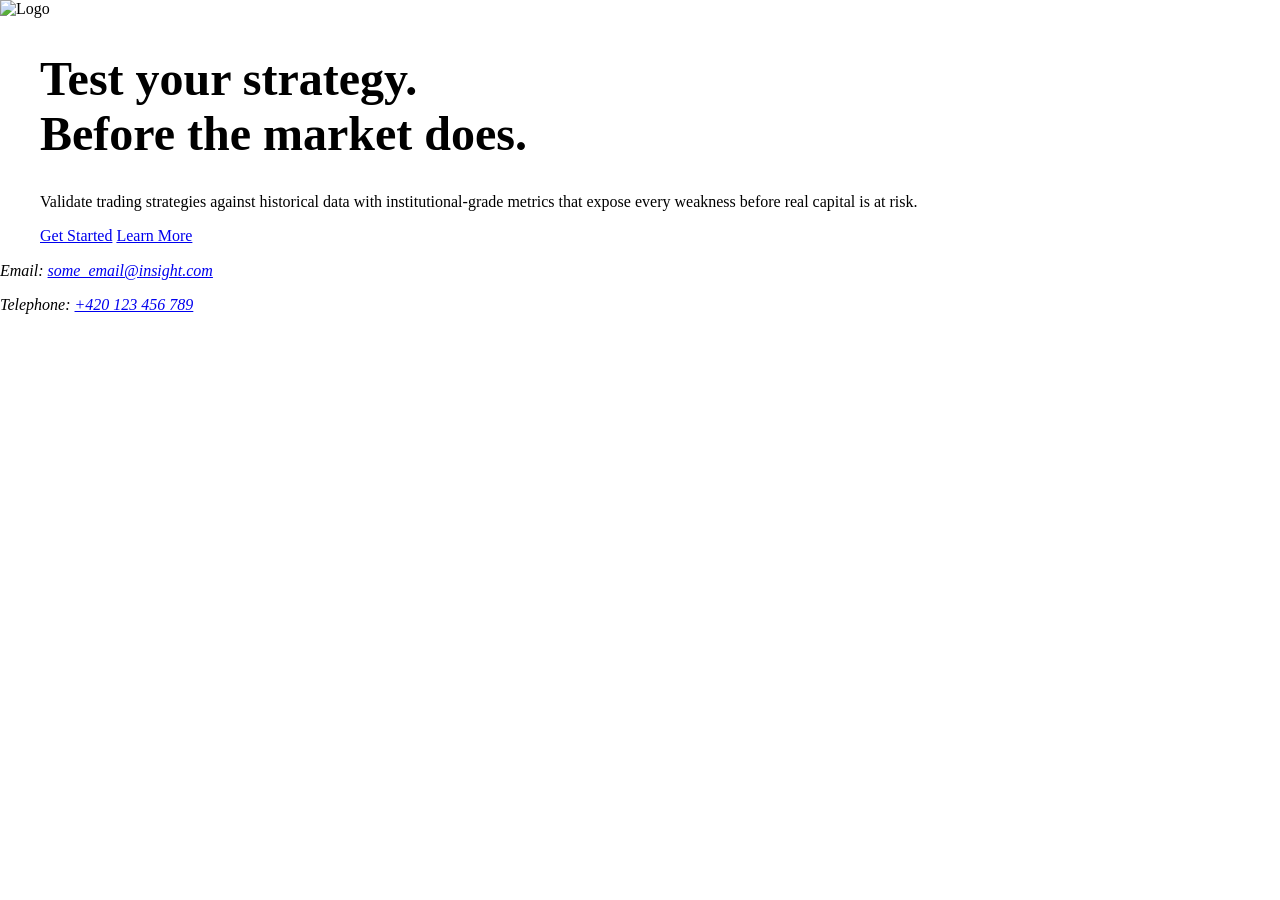
==== index.html @ 7438f587 "." ====
<!DOCTYPE html>
<html lang="en">
<head>
    <meta charset="UTF-8">
    <meta name="viewport" content="width=device-width, initial-scale=1.0">
    <title>Insight</title>
    <link rel="stylesheet" href="styles/normalize.css">
    <link rel="stylesheet" href="styles/style.css">
</head>
<body>
    <header class="header" id="header"></header>
    <main>
        <section class="hero">
            <h1 class="hero__heading">Test your strategy.<br>Before the market does.</h1>
            <p class="hero__description">Validate trading strategies against historical data with institutional-grade metrics that expose every weakness before real capital is at risk.</p>
            <a href="#" class="button button-lignt">Get Started</a>
            <a href="#" class="button button-dark">Learn More</a>
        </section>
    </main>
    <footer class="footer" id="footer"></footer>
    <script src="link_header_footer.js"></script>
</body>
</html>
---- styles/style.css ----
main {
    max-width: 1200px;
    margin: 0 auto;
}

.hero__heading {
    font-size: 3rem;
}

.button{

}
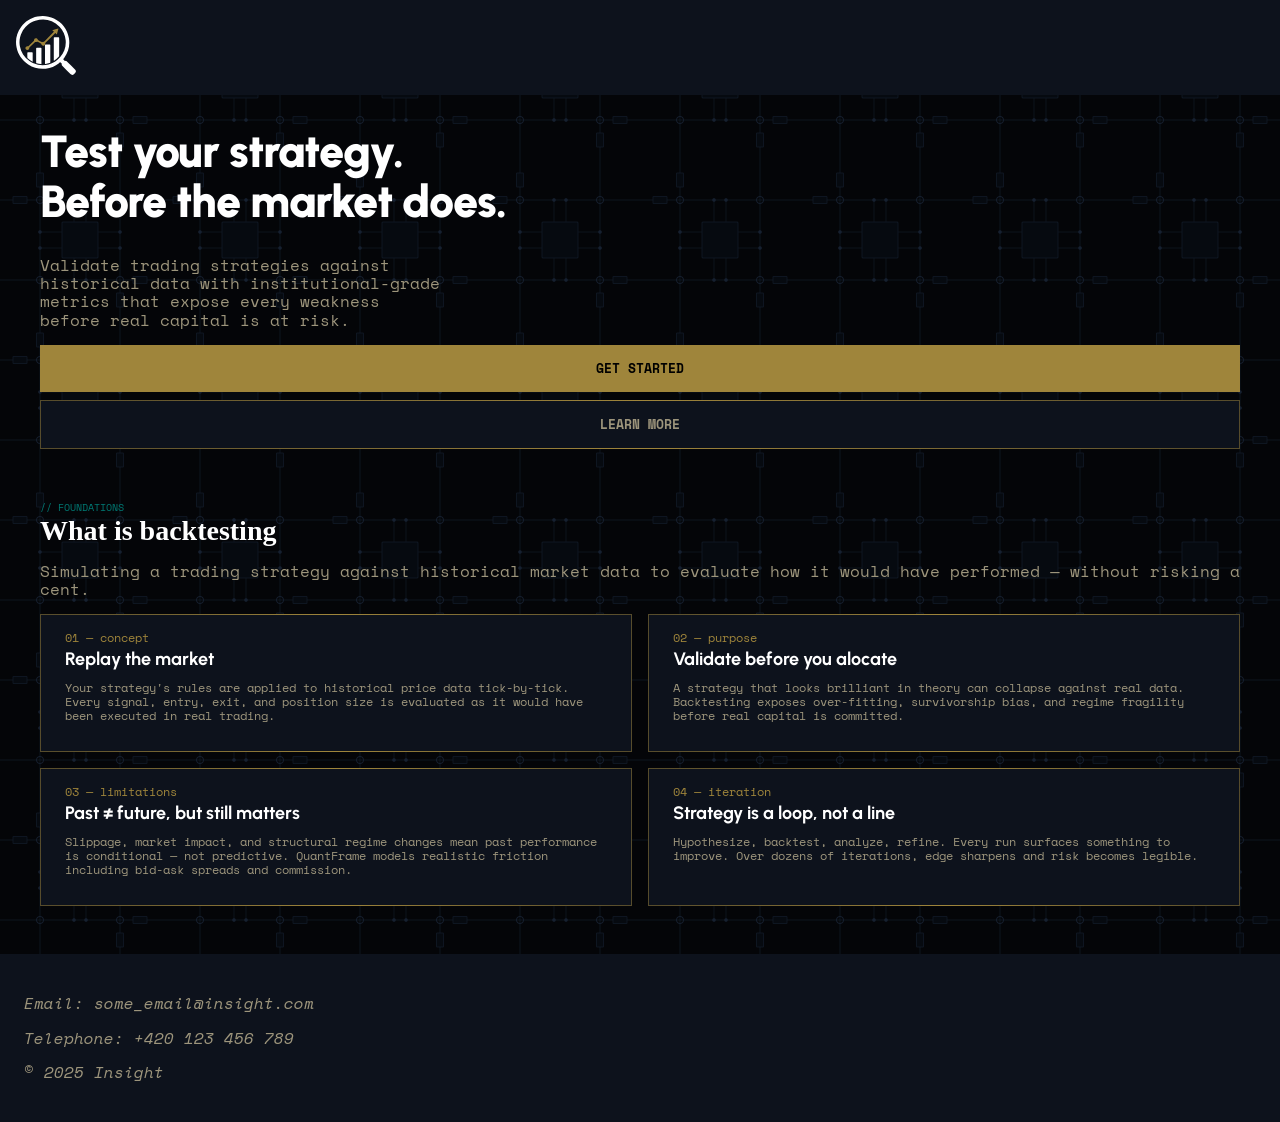
==== commit 1aba355c: "." ====
--- a/index.html
+++ b/index.html
@@ -4,20 +4,50 @@
     <meta charset="UTF-8">
     <meta name="viewport" content="width=device-width, initial-scale=1.0">
     <title>Insight</title>
+    <link rel="preconnect" href="https://fonts.googleapis.com">
+    <link rel="preconnect" href="https://fonts.gstatic.com" crossorigin>
+    <link href="https://fonts.googleapis.com/css2?family=Space+Mono:ital,wght@0,400;0,700;1,400;1,700&family=Urbanist:ital,wght@0,100..900;1,100..900&display=swap" rel="stylesheet">
     <link rel="stylesheet" href="styles/normalize.css">
     <link rel="stylesheet" href="styles/style.css">
 </head>
 <body>
-    <header class="header" id="header"></header>
+    <header id="header"></header>
     <main>
         <section class="hero">
             <h1 class="hero__heading">Test your strategy.<br>Before the market does.</h1>
             <p class="hero__description">Validate trading strategies against historical data with institutional-grade metrics that expose every weakness before real capital is at risk.</p>
-            <a href="#" class="button button-lignt">Get Started</a>
-            <a href="#" class="button button-dark">Learn More</a>
+            <a href="#" class="button button-light"><p class="button__text button__text-light">Get Started</p></a>
+            <a href="#" class="button button-dark"><p class="button__text button__text-dark">Learn More</p></a>
+        </section>
+        <section class="foundations">
+            <span class="text--tiny text--cyan">// FOUNDATIONS</span>
+            <h2 class="foundations__heading">What is backtesting</h2>
+            <p>Simulating a trading strategy against historical market data to evaluate how it would have performed — without risking a cent.</p>
+            <div class="i_cards">
+                <div class="i_card">
+                    <p class="i_card__small text--small">01 — concept</p>
+                    <p class="i_card__heading heading-h3">Replay the market</p>
+                    <p class="i_card__text text--small">Your strategy's rules are applied to historical price data tick-by-tick. Every signal, entry, exit, and position size is evaluated as it would have been executed in real trading.</p>
+                </div>
+                <div class="i_card">
+                    <p class="i_card__small text--small">02 — purpose</p>
+                    <p class="i_card__heading heading-h3">Validate before you alocate</p>
+                    <p class="i_card__text text--small">A strategy that looks brilliant in theory can collapse against real data. Backtesting exposes over-fitting, survivorship bias, and regime fragility before real capital is committed.</p>
+                </div>
+                <div class="i_card">
+                    <p class="i_card__small text--small">03 — limitations</p>
+                    <p class="i_card__heading heading-h3">Past ≠ future, but still matters</p>
+                    <p class="i_card__text text--small">Slippage, market impact, and structural regime changes mean past performance is conditional — not predictive. QuantFrame models realistic friction including bid-ask spreads and commission.</p>
+                </div>
+                <div class="i_card">
+                    <p class="i_card__small text--small">04 — iteration</p>
+                    <p class="i_card__heading heading-h3">Strategy is a loop, not a line</p>
+                    <p class="i_card__text text--small">Hypothesize, backtest, analyze, refine. Every run surfaces something to improve. Over dozens of iterations, edge sharpens and risk becomes legible.</p>
+                </div>
+            </div>
         </section>
     </main>
-    <footer class="footer" id="footer"></footer>
+    <footer id="footer"></footer>
     <script src="link_header_footer.js"></script>
 </body>
 </html>
--- a/styles/style.css
+++ b/styles/style.css
@@ -1,12 +1,176 @@
+:root {
+    --bg-color: #0D121C;
+    --lighter-bg: #0D1522;
+    --light-gold: #9D957C;
+    --gold: #9F853B;
+    --text-font: "Space Mono", monospace;
+    --heading-font: "Urbanist", sans-serif;
+    --break-point-tab: 768px;
+    --break-point-pc: 1024px;
+    --gold-border-gradient: linear-gradient(
+        90deg,
+        rgb(from var(--gold) r g b / 0.5) 0%,
+        var(--gold) 50%,
+        rgb(from var(--gold) r g b / 0.5) 100%
+    );
+
+}
+
+h1, h2{
+    color: #fff;
+}
+
+.heading-h3 {
+    color: #fff;
+    font-family: var(--heading-font);
+    font-size: 1.125rem;
+    font-style: normal;
+    font-weight: 700;
+    line-height: 1.25rem;
+}
+
+.text--tiny {
+    font-size: 0.625rem;
+    font-style: normal;
+    font-weight: 400;
+    line-height: 0.75rem;
+}
+.text--small {
+    font-size: 0.75rem;
+    font-style: normal;
+    font-weight: 400;
+    line-height: 0.875rem;
+}
+.text--cyan {
+    color: #007A74;
+}
+
+p, span{
+    font-family: var(--text-font);
+    color: var(--light-gold);
+}
+
+html {
+    background-color: #000;
+    background-image: url("/imgs/bg-tile.png");
+    background-size: 160px 160px;
+    background-repeat: repeat;
+}
+
+body {
+    background: rgba(0, 0, 0, 0.5);
+    min-height: 100vh;
+    margin: 0;
+}
+
 main {
-    max-width: 1200px;
+    max-width: min(95%, 1200px);
     margin: 0 auto;
 }
 
-.hero__heading {
-    font-size: 3rem;
+section {
+    margin-bottom: 3rem;
 }
 
-.button{
 
-}+header {
+    background-color: var(--bg-color);
+    padding: 1rem;
+}
+.header__logo {
+    width: 60px;
+    height: auto;
+}
+.hero__heading {
+    font-family: var(--heading-font);
+    font-size: 3rem;
+    font-size: 2.8125rem;
+    font-weight: 900;
+    line-height: 3.125rem;
+    letter-spacing: -1px;
+}
+.hero__description {
+    max-width: 400px;
+}
+
+
+.button {
+    display: block;
+    padding: 1rem 5.5rem;
+    text-decoration: none;
+    margin-bottom: .5rem;
+}
+.button__text{
+    font-family: var(--text-font);
+    font-size: 13px;
+    font-style: normal;
+    font-weight: 700;
+    line-height: 15px;
+    text-transform: uppercase;
+    text-align: center;
+    margin: auto;
+}
+.button__text-light {
+    color: black;
+}
+.button__text-dark {
+    color: var(--light-gold);
+}
+.button-dark {
+    background-color: var(--bg-color);
+    border: 1px solid transparent;
+    border-image: var(--gold-border-gradient) 1;
+}
+.button-light {
+    background-color: var(--gold);
+}
+
+.foundations__heading {
+    margin:0;
+}
+
+.i_cards { 
+    display: grid;
+    width: 100%;
+    gap: 1rem;
+    grid-template-columns: 1fr;
+}
+
+.i_card {
+    border: 1px solid transparent;
+    border-image: var(--gold-border-gradient) 1;
+    background: var(--bg, #0D121C);
+    padding: 1rem 1.5rem;
+}
+.i_card__small {
+    color: var(--gold);
+    margin: 0;
+    margin-bottom: 0.25rem;
+}
+.i_card__heading {
+    margin: 0;
+}
+
+
+footer {
+    background-color: var(--bg-color);
+    padding: 1.5rem;
+}
+footer a{
+    color: var(--light-gold);
+    text-decoration: none;
+}
+footer a:hover{
+    text-decoration: underline;
+}
+
+@media (min-width: 768px){
+
+.i_cards{
+    grid-template-columns: repeat(2, 1fr);
+}
+}
+
+@media (min-width: 1200px) {
+
+}
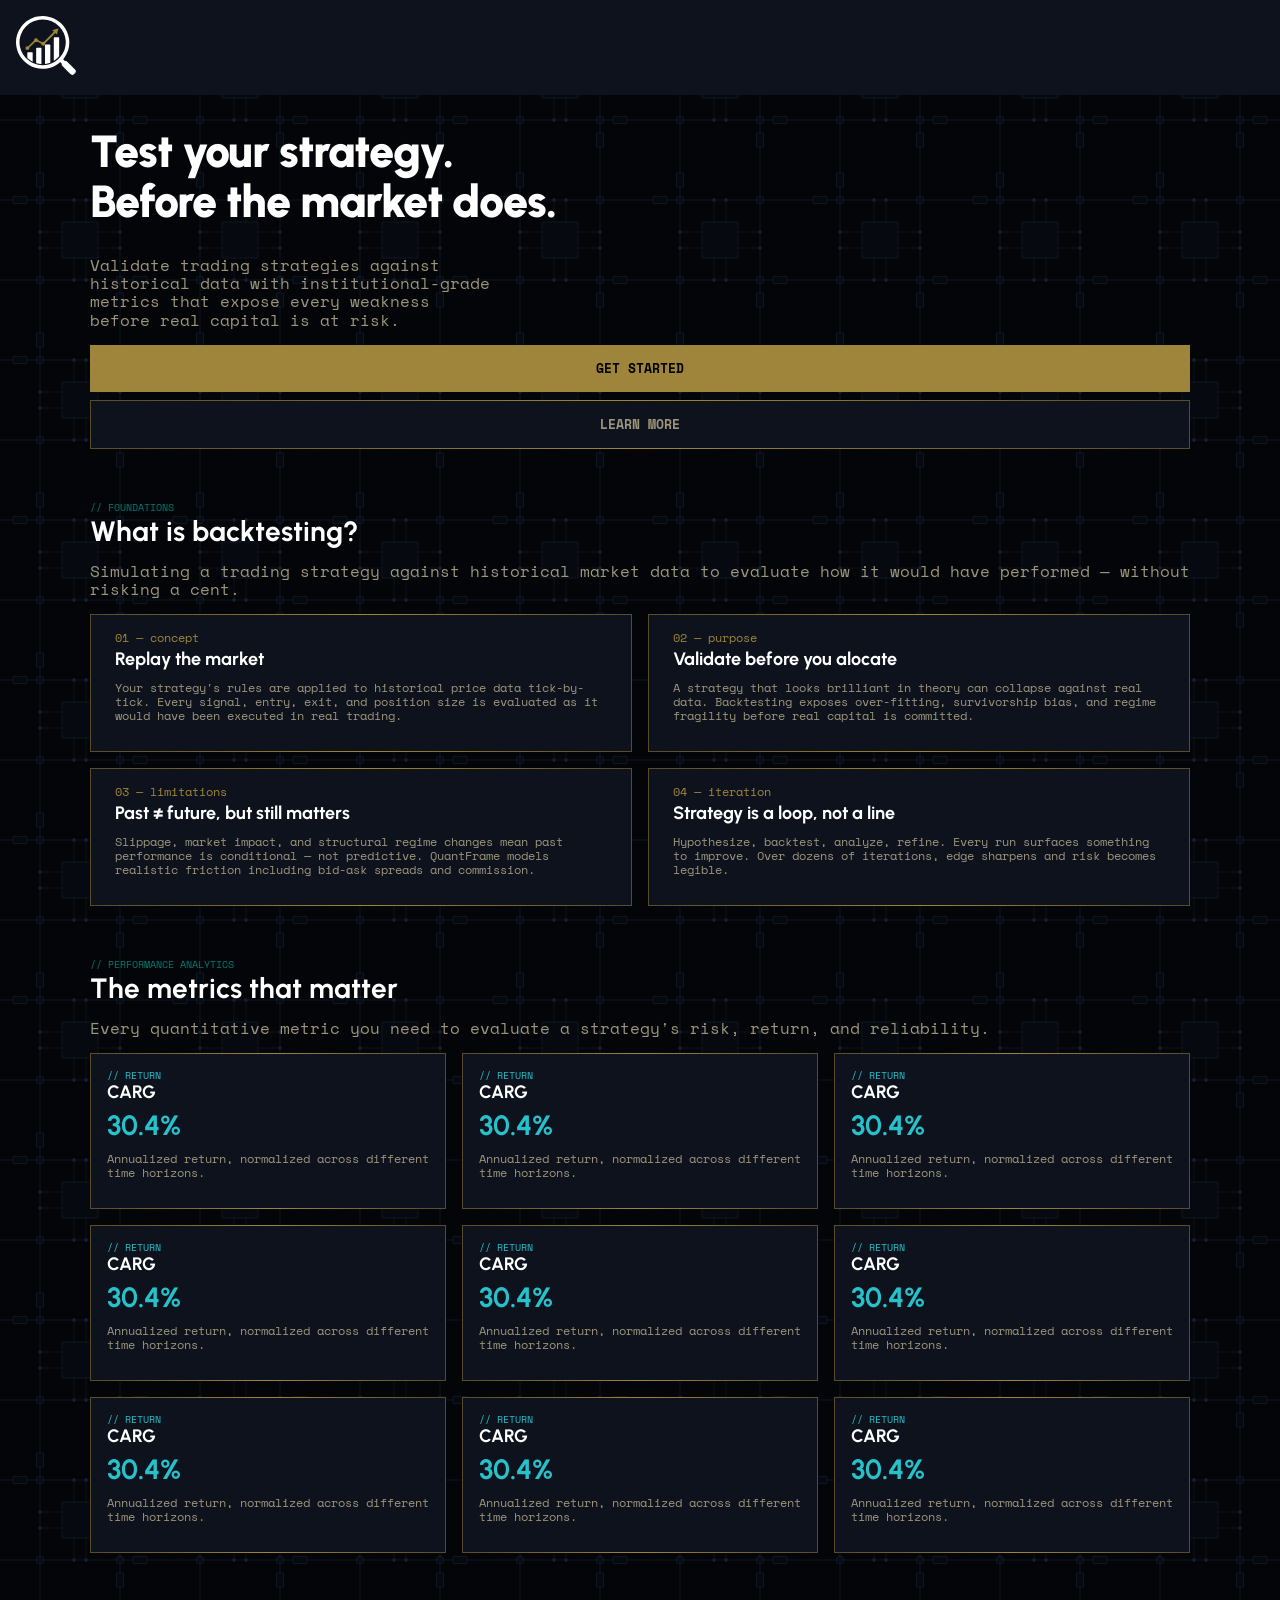
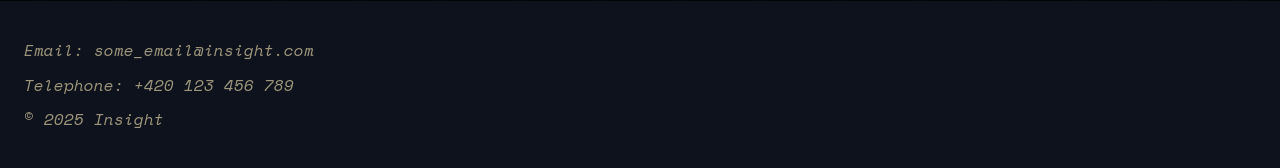
==== commit 162d6dbb: "." ====
--- a/index.html
+++ b/index.html
@@ -21,7 +21,7 @@
         </section>
         <section class="foundations">
             <span class="text--tiny text--cyan">// FOUNDATIONS</span>
-            <h2 class="foundations__heading">What is backtesting</h2>
+            <h2 class="foundations__heading">What is backtesting?</h2>
             <p>Simulating a trading strategy against historical market data to evaluate how it would have performed — without risking a cent.</p>
             <div class="i_cards">
                 <div class="i_card">
@@ -46,6 +46,67 @@
                 </div>
             </div>
         </section>
+        <section class="metrics">
+            <span class="text--tiny text--cyan">// PERFORMANCE ANALYTICS</SPAN>
+            <h2 class="metrics__heading">The metrics that matter</h2>
+            <p>Every quantitative metric you need to evaluate a strategy's risk, return, and reliability.</p>
+            <div class="met_cards">
+                <div class="met_card">
+                    <p class="text--tiny text--light-cyan">// RETURN</p>
+                    <p class="met_card__heading heading-h3">CARG</p>
+                    <p class="met_card__value text--light-cyan">30.4%</p>
+                    <p class="met_card__desc text--small">Annualized return, normalized across different time horizons.</p>
+                </div>
+                <div class="met_card">
+                    <p class="text--tiny text--light-cyan">// RETURN</p>
+                    <p class="met_card__heading heading-h3">CARG</p>
+                    <p class="met_card__value text--light-cyan">30.4%</p>
+                    <p class="met_card__desc text--small">Annualized return, normalized across different time horizons.</p>
+                </div>
+                <div class="met_card">
+                    <p class="text--tiny text--light-cyan">// RETURN</p>
+                    <p class="met_card__heading heading-h3">CARG</p>
+                    <p class="met_card__value text--light-cyan">30.4%</p>
+                    <p class="met_card__desc text--small">Annualized return, normalized across different time horizons.</p>
+                </div>
+                <div class="met_card">
+                    <p class="text--tiny text--light-cyan">// RETURN</p>
+                    <p class="met_card__heading heading-h3">CARG</p>
+                    <p class="met_card__value text--light-cyan">30.4%</p>
+                    <p class="met_card__desc text--small">Annualized return, normalized across different time horizons.</p>
+                </div>
+                <div class="met_card">
+                    <p class="text--tiny text--light-cyan">// RETURN</p>
+                    <p class="met_card__heading heading-h3">CARG</p>
+                    <p class="met_card__value text--light-cyan">30.4%</p>
+                    <p class="met_card__desc text--small">Annualized return, normalized across different time horizons.</p>
+                </div>
+                <div class="met_card">
+                    <p class="text--tiny text--light-cyan">// RETURN</p>
+                    <p class="met_card__heading heading-h3">CARG</p>
+                    <p class="met_card__value text--light-cyan">30.4%</p>
+                    <p class="met_card__desc text--small">Annualized return, normalized across different time horizons.</p>
+                </div>
+                <div class="met_card">
+                    <p class="text--tiny text--light-cyan">// RETURN</p>
+                    <p class="met_card__heading heading-h3">CARG</p>
+                    <p class="met_card__value text--light-cyan">30.4%</p>
+                    <p class="met_card__desc text--small">Annualized return, normalized across different time horizons.</p>
+                </div>
+                <div class="met_card">
+                    <p class="text--tiny text--light-cyan">// RETURN</p>
+                    <p class="met_card__heading heading-h3">CARG</p>
+                    <p class="met_card__value text--light-cyan">30.4%</p>
+                    <p class="met_card__desc text--small">Annualized return, normalized across different time horizons.</p>
+                </div>
+                <div class="met_card">
+                    <p class="text--tiny text--light-cyan">// RETURN</p>
+                    <p class="met_card__heading heading-h3">CARG</p>
+                    <p class="met_card__value text--light-cyan">30.4%</p>
+                    <p class="met_card__desc text--small">Annualized return, normalized across different time horizons.</p>
+                </div>
+            </div>
+        </section>
     </main>
     <footer id="footer"></footer>
     <script src="link_header_footer.js"></script>
--- a/styles/style.css
+++ b/styles/style.css
@@ -3,6 +3,8 @@
     --lighter-bg: #0D1522;
     --light-gold: #9D957C;
     --gold: #9F853B;
+    --cyan: #007A74;
+    --light-cyan: #27C1CC;
     --text-font: "Space Mono", monospace;
     --heading-font: "Urbanist", sans-serif;
     --break-point-tab: 768px;
@@ -18,6 +20,10 @@
 
 h1, h2{
     color: #fff;
+    font-family: var(--heading-font);
+}
+h2, .heading-h3{
+    margin:0;
 }
 
 .heading-h3 {
@@ -34,6 +40,7 @@
     font-style: normal;
     font-weight: 400;
     line-height: 0.75rem;
+    margin:0;
 }
 .text--small {
     font-size: 0.75rem;
@@ -42,7 +49,10 @@
     line-height: 0.875rem;
 }
 .text--cyan {
-    color: #007A74;
+    color: var(--cyan);
+}
+.text--light-cyan {
+    color: var(--light-cyan)
 }
 
 p, span{
@@ -64,7 +74,7 @@
 }
 
 main {
-    max-width: min(95%, 1200px);
+    max-width: min(95%, 1100px);
     margin: 0 auto;
 }
 
@@ -125,10 +135,6 @@
     background-color: var(--gold);
 }
 
-.foundations__heading {
-    margin:0;
-}
-
 .i_cards { 
     display: grid;
     width: 100%;
@@ -147,8 +153,27 @@
     margin: 0;
     margin-bottom: 0.25rem;
 }
-.i_card__heading {
-    margin: 0;
+
+
+.met_cards{
+    display: grid;
+    width: 100%;
+    gap: 1rem;
+    grid-template-columns: repeat(2, 1fr);
+}
+
+.met_card{
+    background-color: var(--bg-color);
+    border: 1px solid transparent;
+    border-image: var(--gold-border-gradient) 1;
+    padding: 1rem;
+}
+.met_card__value{
+    font-family: var(--heading-font);
+    font-size: 1.75rem;
+    font-weight: 700;
+    line-height: 1.875rem;     
+    margin: .5rem 0;
 }
 
 
@@ -173,4 +198,7 @@
 
 @media (min-width: 1200px) {
 
-}
+.met_cards{
+    grid-template-columns: repeat(3, 1fr);
+}
+}
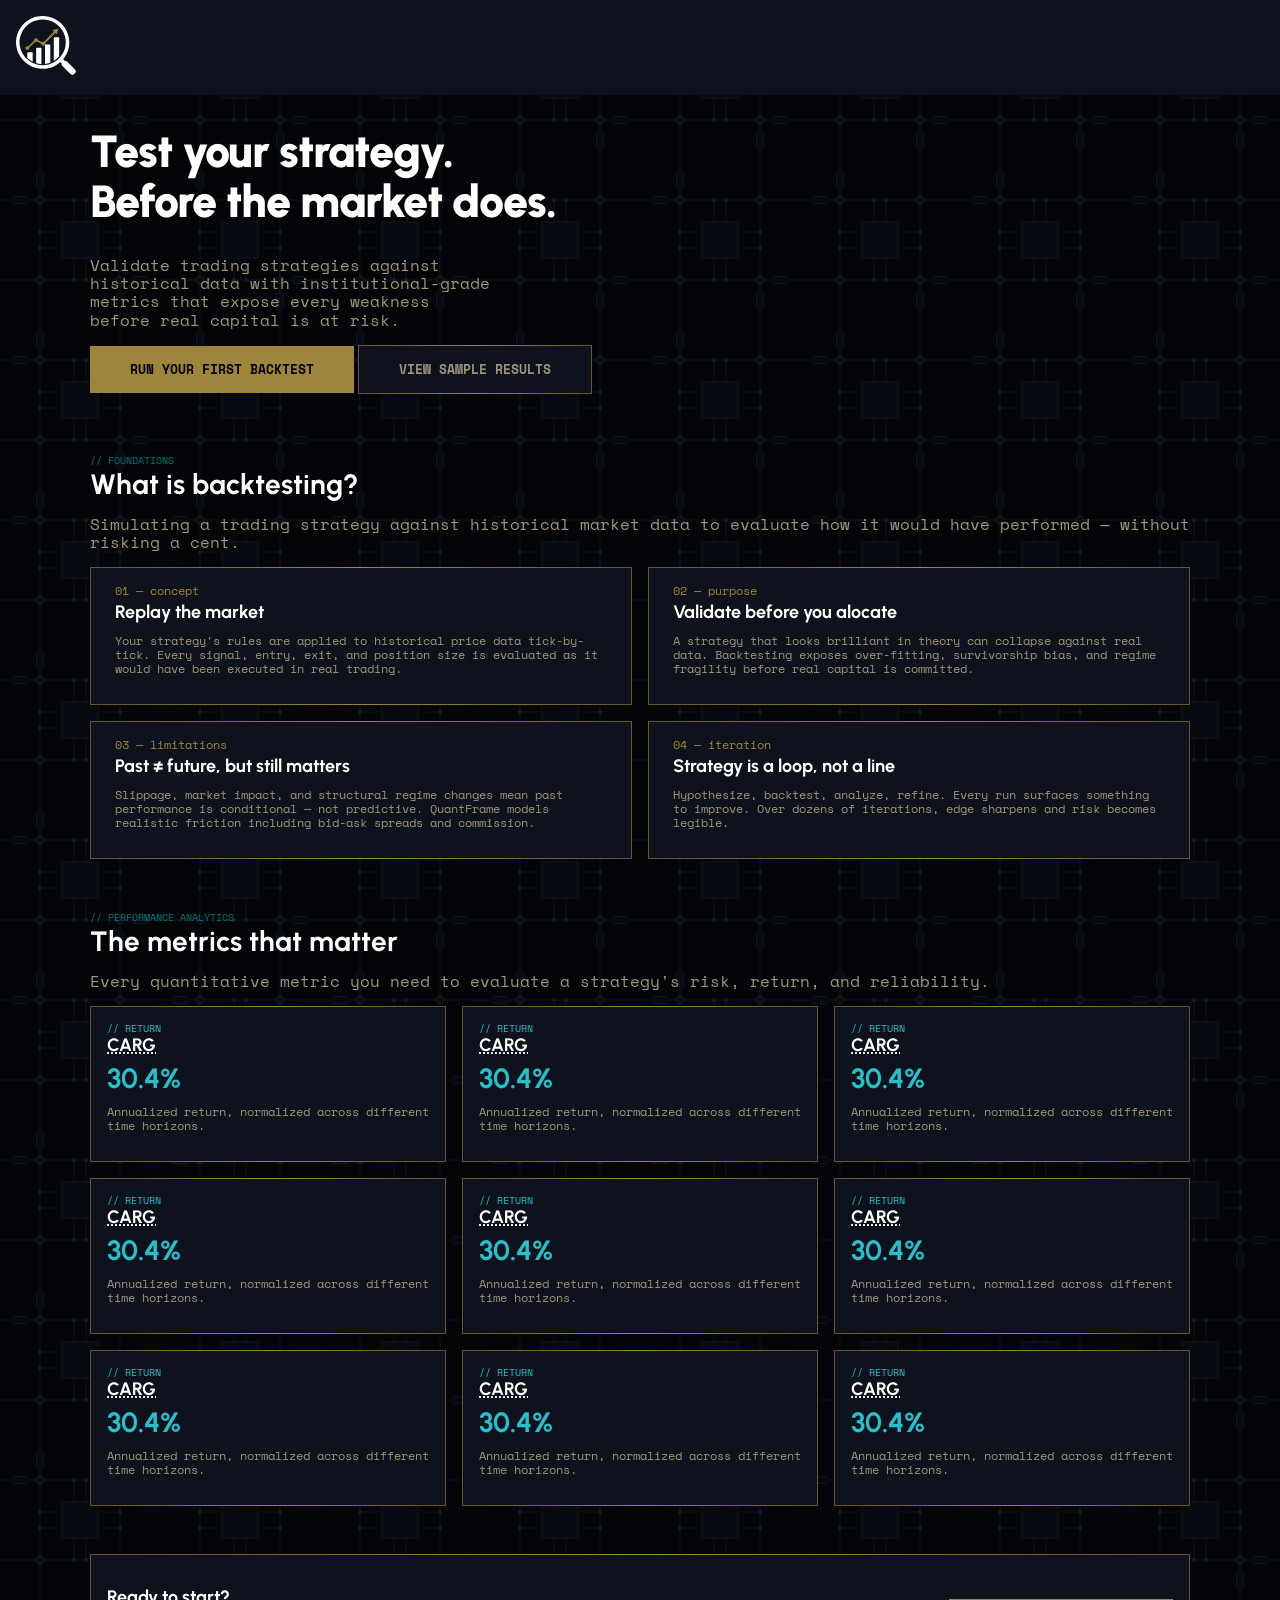
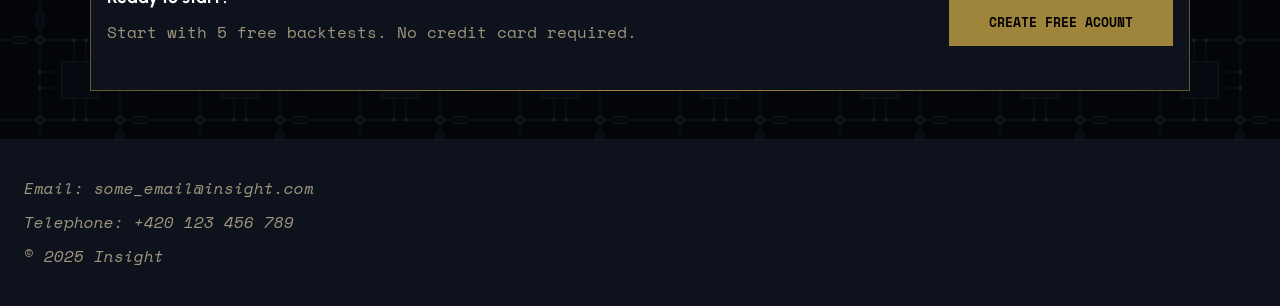
==== commit bc3ecf88: "landing page done" ====
--- a/index.html
+++ b/index.html
@@ -16,8 +16,8 @@
         <section class="hero">
             <h1 class="hero__heading">Test your strategy.<br>Before the market does.</h1>
             <p class="hero__description">Validate trading strategies against historical data with institutional-grade metrics that expose every weakness before real capital is at risk.</p>
-            <a href="#" class="button button-light"><p class="button__text button__text-light">Get Started</p></a>
-            <a href="#" class="button button-dark"><p class="button__text button__text-dark">Learn More</p></a>
+            <a href="#" class="button button-light hero__button"><p class="button__text button__text-light">run your first backtest</p></a>
+            <a href="#" class="button button-dark hero__button"><p class="button__text button__text-dark">view sample results</p></a>
         </section>
         <section class="foundations">
             <span class="text--tiny text--cyan">// FOUNDATIONS</span>
@@ -53,60 +53,68 @@
             <div class="met_cards">
                 <div class="met_card">
                     <p class="text--tiny text--light-cyan">// RETURN</p>
-                    <p class="met_card__heading heading-h3">CARG</p>
+                    <p class="maet_card__heading heading-h3"><abbr title="(return over time period) ** (1/time period)">CARG</abbr></p>
                     <p class="met_card__value text--light-cyan">30.4%</p>
                     <p class="met_card__desc text--small">Annualized return, normalized across different time horizons.</p>
                 </div>
                 <div class="met_card">
                     <p class="text--tiny text--light-cyan">// RETURN</p>
-                    <p class="met_card__heading heading-h3">CARG</p>
+                    <p class="maet_card__heading heading-h3"><abbr title="(return over time period) ** (1/time period)">CARG</abbr></p>
                     <p class="met_card__value text--light-cyan">30.4%</p>
                     <p class="met_card__desc text--small">Annualized return, normalized across different time horizons.</p>
                 </div>
                 <div class="met_card">
                     <p class="text--tiny text--light-cyan">// RETURN</p>
-                    <p class="met_card__heading heading-h3">CARG</p>
+                    <p class="maet_card__heading heading-h3"><abbr title="(return over time period) ** (1/time period)">CARG</abbr></p>
                     <p class="met_card__value text--light-cyan">30.4%</p>
                     <p class="met_card__desc text--small">Annualized return, normalized across different time horizons.</p>
                 </div>
                 <div class="met_card">
                     <p class="text--tiny text--light-cyan">// RETURN</p>
-                    <p class="met_card__heading heading-h3">CARG</p>
+                    <p class="maet_card__heading heading-h3"><abbr title="(return over time period) ** (1/time period)">CARG</abbr></p>
                     <p class="met_card__value text--light-cyan">30.4%</p>
                     <p class="met_card__desc text--small">Annualized return, normalized across different time horizons.</p>
                 </div>
                 <div class="met_card">
                     <p class="text--tiny text--light-cyan">// RETURN</p>
-                    <p class="met_card__heading heading-h3">CARG</p>
+                    <p class="maet_card__heading heading-h3"><abbr title="(return over time period) ** (1/time period)">CARG</abbr></p>
                     <p class="met_card__value text--light-cyan">30.4%</p>
                     <p class="met_card__desc text--small">Annualized return, normalized across different time horizons.</p>
                 </div>
                 <div class="met_card">
                     <p class="text--tiny text--light-cyan">// RETURN</p>
-                    <p class="met_card__heading heading-h3">CARG</p>
+                    <p class="maet_card__heading heading-h3"><abbr title="(return over time period) ** (1/time period)">CARG</abbr></p>
                     <p class="met_card__value text--light-cyan">30.4%</p>
                     <p class="met_card__desc text--small">Annualized return, normalized across different time horizons.</p>
                 </div>
                 <div class="met_card">
                     <p class="text--tiny text--light-cyan">// RETURN</p>
-                    <p class="met_card__heading heading-h3">CARG</p>
+                    <p class="maet_card__heading heading-h3"><abbr title="(return over time period) ** (1/time period)">CARG</abbr></p>
                     <p class="met_card__value text--light-cyan">30.4%</p>
                     <p class="met_card__desc text--small">Annualized return, normalized across different time horizons.</p>
                 </div>
                 <div class="met_card">
                     <p class="text--tiny text--light-cyan">// RETURN</p>
-                    <p class="met_card__heading heading-h3">CARG</p>
+                    <p class="maet_card__heading heading-h3"><abbr title="(return over time period) ** (1/time period)">CARG</abbr></p>
                     <p class="met_card__value text--light-cyan">30.4%</p>
                     <p class="met_card__desc text--small">Annualized return, normalized across different time horizons.</p>
                 </div>
                 <div class="met_card">
                     <p class="text--tiny text--light-cyan">// RETURN</p>
-                    <p class="met_card__heading heading-h3">CARG</p>
+                    <p class="maet_card__heading heading-h3"><abbr title="(return over time period) ** (1/time period)">CARG</abbr></p>
                     <p class="met_card__value text--light-cyan">30.4%</p>
                     <p class="met_card__desc text--small">Annualized return, normalized across different time horizons.</p>
                 </div>
             </div>
         </section>
+
+        <div class="ready_card">
+            <div class="ready_card__header">
+                <p class="heading-h3">Ready to start?</p>
+                <p>Start with 5 free backtests. No credit card required.</p>
+            </div>
+            <a href="#" class="button button-light ready_card__button"><p class="button__text button__text-light">Create free acount</p></a>
+        </div>
     </main>
     <footer id="footer"></footer>
     <script src="link_header_footer.js"></script>
--- a/styles/style.css
+++ b/styles/style.css
@@ -11,9 +11,9 @@
     --break-point-pc: 1024px;
     --gold-border-gradient: linear-gradient(
         90deg,
-        rgb(from var(--gold) r g b / 0.5) 0%,
+        rgb(from var(--gold) r g b / 0.6) 0%,
         var(--gold) 50%,
-        rgb(from var(--gold) r g b / 0.5) 100%
+        rgb(from var(--gold) r g b / 0.6) 100%
     );
 
 }
@@ -102,13 +102,15 @@
 .hero__description {
     max-width: 400px;
 }
+.hero__button {
+    margin-bottom: .5rem;
+}
 
 
 .button {
     display: block;
-    padding: 1rem 5.5rem;
+    padding: 1rem 2.5rem;
     text-decoration: none;
-    margin-bottom: .5rem;
 }
 .button__text{
     font-family: var(--text-font);
@@ -135,6 +137,7 @@
     background-color: var(--gold);
 }
 
+
 .i_cards { 
     display: grid;
     width: 100%;
@@ -177,6 +180,22 @@
 }
 
 
+.ready_card {
+    background-color: var(--bg-color);
+    padding: 2rem 1rem;
+    text-align: center;
+    margin-bottom: 3rem;
+    display: flex;
+    flex-direction: column;
+    border: 1px solid transparent;
+    border-image: var(--gold-border-gradient) 1;
+}
+.ready_card__button {
+    margin: auto;
+    margin-right: 0;
+}
+
+
 footer {
     background-color: var(--bg-color);
     padding: 1.5rem;
@@ -194,6 +213,17 @@
 .i_cards{
     grid-template-columns: repeat(2, 1fr);
 }
+
+
+.ready_card{
+    flex-direction: row;
+    justify-content: space-between;
+    text-align: start;
+}
+
+.hero__button{
+    display: inline-block;
+}
 }
 
 @media (min-width: 1200px) {
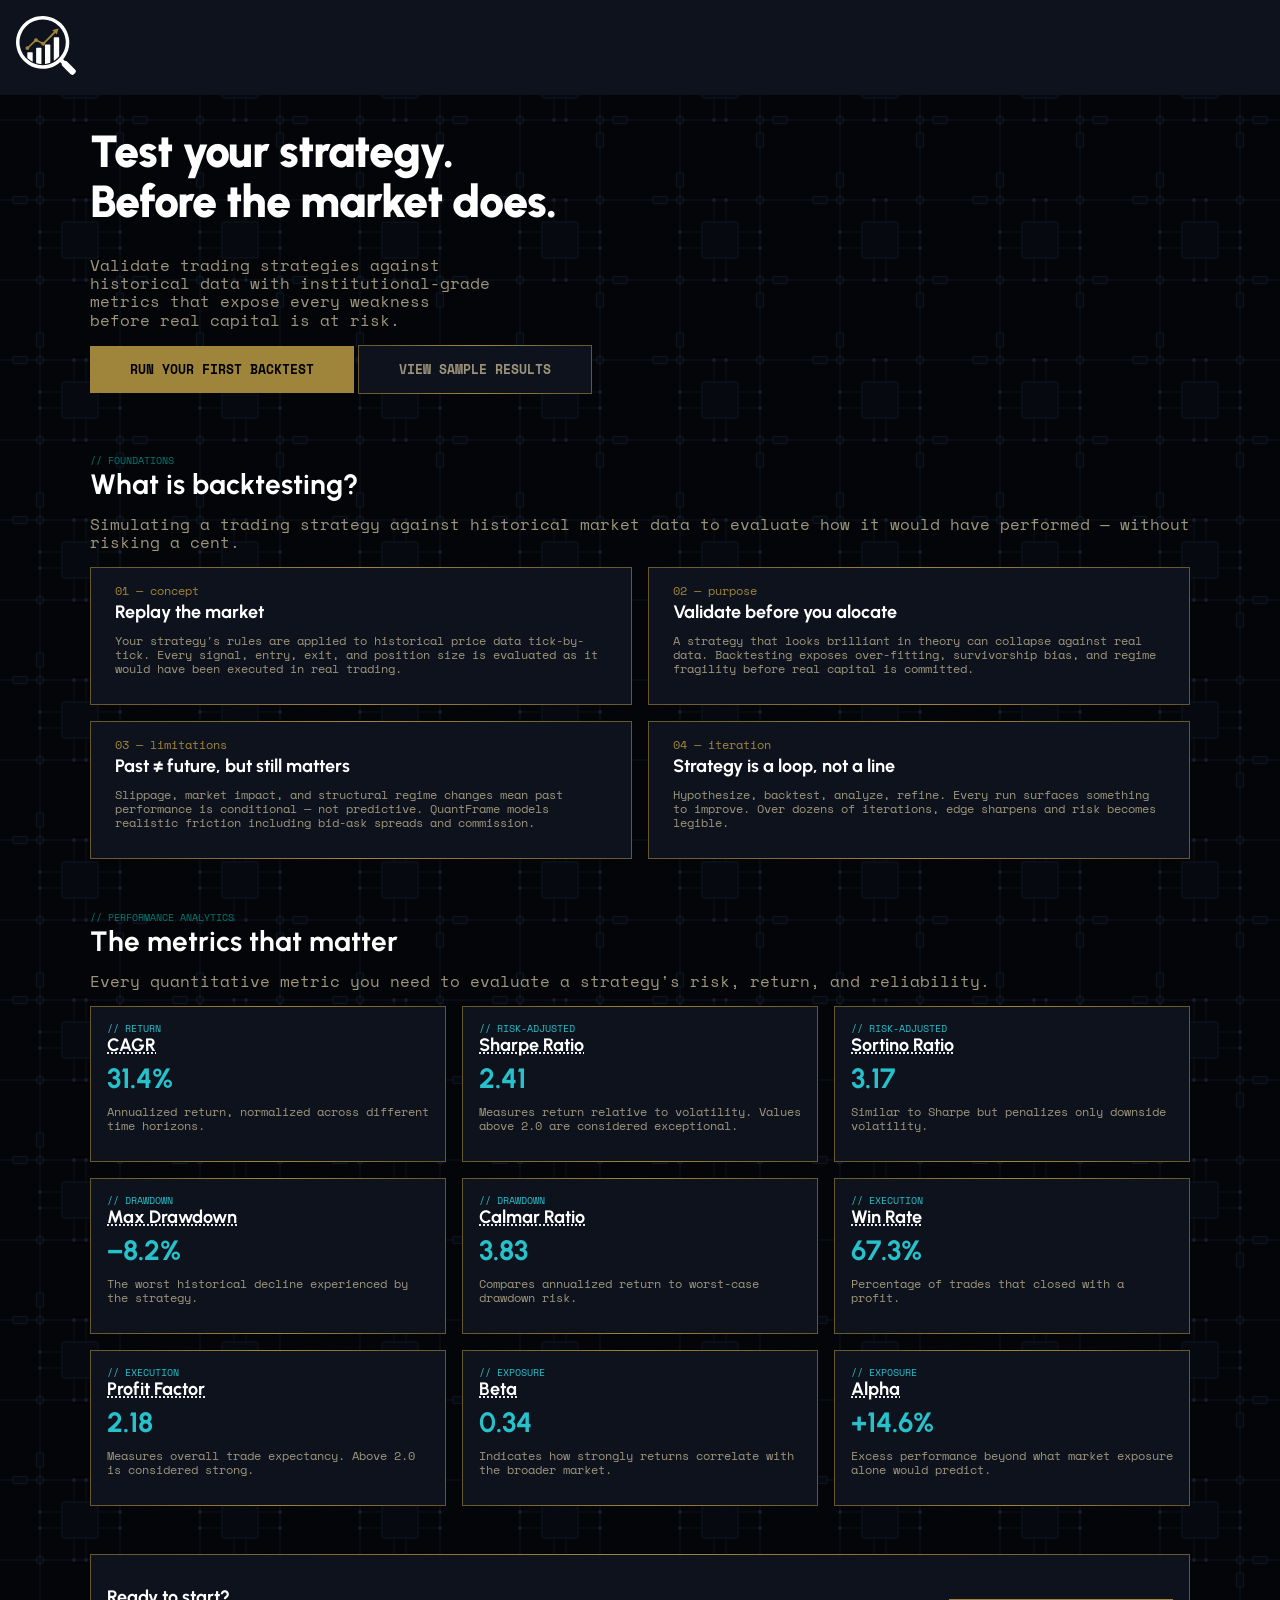
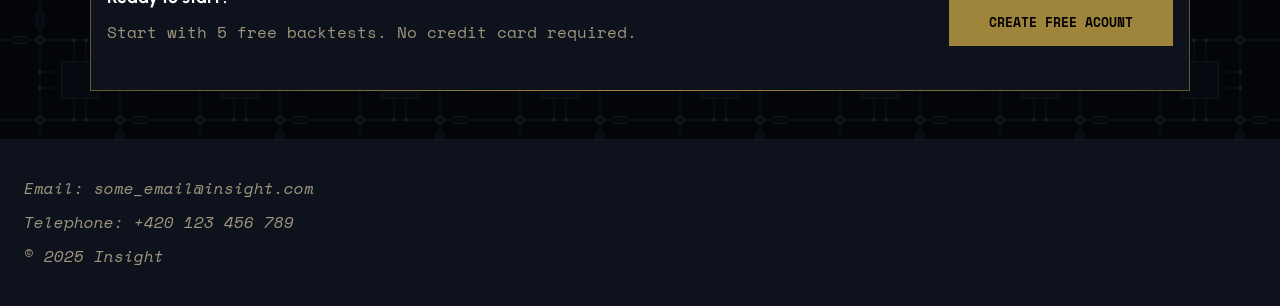
==== commit d52e0e13: "." ====
--- a/index.html
+++ b/index.html
@@ -50,60 +50,61 @@
             <span class="text--tiny text--cyan">// PERFORMANCE ANALYTICS</SPAN>
             <h2 class="metrics__heading">The metrics that matter</h2>
             <p>Every quantitative metric you need to evaluate a strategy's risk, return, and reliability.</p>
+
             <div class="met_cards">
                 <div class="met_card">
                     <p class="text--tiny text--light-cyan">// RETURN</p>
-                    <p class="maet_card__heading heading-h3"><abbr title="(return over time period) ** (1/time period)">CARG</abbr></p>
-                    <p class="met_card__value text--light-cyan">30.4%</p>
+                    <p class="met_card__heading heading-h3"><abbr title="Compound Annual Growth Rate">CAGR</abbr></p>
+                    <p class="met_card__value text--light-cyan">31.4%</p>
                     <p class="met_card__desc text--small">Annualized return, normalized across different time horizons.</p>
                 </div>
                 <div class="met_card">
-                    <p class="text--tiny text--light-cyan">// RETURN</p>
-                    <p class="maet_card__heading heading-h3"><abbr title="(return over time period) ** (1/time period)">CARG</abbr></p>
-                    <p class="met_card__value text--light-cyan">30.4%</p>
-                    <p class="met_card__desc text--small">Annualized return, normalized across different time horizons.</p>
+                    <p class="text--tiny text--light-cyan">// RISK-ADJUSTED</p>
+                    <p class="met_card__heading heading-h3"><abbr title="Excess return per unit of volatility">Sharpe Ratio</abbr></p>
+                    <p class="met_card__value text--light-cyan">2.41</p>
+                    <p class="met_card__desc text--small">Measures return relative to volatility. Values above 2.0 are considered exceptional.</p>
                 </div>
                 <div class="met_card">
-                    <p class="text--tiny text--light-cyan">// RETURN</p>
-                    <p class="maet_card__heading heading-h3"><abbr title="(return over time period) ** (1/time period)">CARG</abbr></p>
-                    <p class="met_card__value text--light-cyan">30.4%</p>
-                    <p class="met_card__desc text--small">Annualized return, normalized across different time horizons.</p>
+                    <p class="text--tiny text--light-cyan">// RISK-ADJUSTED</p>
+                    <p class="met_card__heading heading-h3"><abbr title="Downside-risk-adjusted return">Sortino Ratio</abbr></p>
+                    <p class="met_card__value text--light-cyan">3.17</p>
+                    <p class="met_card__desc text--small">Similar to Sharpe but penalizes only downside volatility.</p>
                 </div>
                 <div class="met_card">
-                    <p class="text--tiny text--light-cyan">// RETURN</p>
-                    <p class="maet_card__heading heading-h3"><abbr title="(return over time period) ** (1/time period)">CARG</abbr></p>
-                    <p class="met_card__value text--light-cyan">30.4%</p>
-                    <p class="met_card__desc text--small">Annualized return, normalized across different time horizons.</p>
+                    <p class="text--tiny text--light-cyan">// DRAWDOWN</p>
+                    <p class="met_card__heading heading-h3"><abbr title="Largest peak-to-trough portfolio decline">Max Drawdown</abbr></p>
+                    <p class="met_card__value text--light-cyan">−8.2%</p>
+                    <p class="met_card__desc text--small">The worst historical decline experienced by the strategy.</p>
                 </div>
                 <div class="met_card">
-                    <p class="text--tiny text--light-cyan">// RETURN</p>
-                    <p class="maet_card__heading heading-h3"><abbr title="(return over time period) ** (1/time period)">CARG</abbr></p>
-                    <p class="met_card__value text--light-cyan">30.4%</p>
-                    <p class="met_card__desc text--small">Annualized return, normalized across different time horizons.</p>
+                    <p class="text--tiny text--light-cyan">// DRAWDOWN</p>
+                    <p class="met_card__heading heading-h3"><abbr title="CAGR divided by maximum drawdown">Calmar Ratio</abbr></p>
+                    <p class="met_card__value text--light-cyan">3.83</p>
+                    <p class="met_card__desc text--small">Compares annualized return to worst-case drawdown risk.</p>
                 </div>
                 <div class="met_card">
-                    <p class="text--tiny text--light-cyan">// RETURN</p>
-                    <p class="maet_card__heading heading-h3"><abbr title="(return over time period) ** (1/time period)">CARG</abbr></p>
-                    <p class="met_card__value text--light-cyan">30.4%</p>
-                    <p class="met_card__desc text--small">Annualized return, normalized across different time horizons.</p>
+                    <p class="text--tiny text--light-cyan">// EXECUTION</p>
+                    <p class="met_card__heading heading-h3"><abbr title="Percentage of profitable trades">Win Rate</abbr></p>
+                    <p class="met_card__value text--light-cyan">67.3%</p>
+                    <p class="met_card__desc text--small">Percentage of trades that closed with a profit.</p>
                 </div>
                 <div class="met_card">
-                    <p class="text--tiny text--light-cyan">// RETURN</p>
-                    <p class="maet_card__heading heading-h3"><abbr title="(return over time period) ** (1/time period)">CARG</abbr></p>
-                    <p class="met_card__value text--light-cyan">30.4%</p>
-                    <p class="met_card__desc text--small">Annualized return, normalized across different time horizons.</p>
+                    <p class="text--tiny text--light-cyan">// EXECUTION</p>
+                    <p class="met_card__heading heading-h3"><abbr title="Gross profit divided by gross loss">Profit Factor</abbr></p>
+                    <p class="met_card__value text--light-cyan">2.18</p>
+                    <p class="met_card__desc text--small">Measures overall trade expectancy. Above 2.0 is considered strong.</p>
                 </div>
                 <div class="met_card">
-                    <p class="text--tiny text--light-cyan">// RETURN</p>
-                    <p class="maet_card__heading heading-h3"><abbr title="(return over time period) ** (1/time period)">CARG</abbr></p>
-                    <p class="met_card__value text--light-cyan">30.4%</p>
-                    <p class="met_card__desc text--small">Annualized return, normalized across different time horizons.</p>
+                    <p class="text--tiny text--light-cyan">// EXPOSURE</p>
+                    <p class="met_card__heading heading-h3"><abbr title="Sensitivity to benchmark returns">Beta</abbr></p>
+                    <p class="met_card__value text--light-cyan">0.34</p>
+                    <p class="met_card__desc text--small">Indicates how strongly returns correlate with the broader market.</p>
                 </div>
                 <div class="met_card">
-                    <p class="text--tiny text--light-cyan">// RETURN</p>
-                    <p class="maet_card__heading heading-h3"><abbr title="(return over time period) ** (1/time period)">CARG</abbr></p>
-                    <p class="met_card__value text--light-cyan">30.4%</p>
-                    <p class="met_card__desc text--small">Annualized return, normalized across different time horizons.</p>
+                    <p class="text--tiny text--light-cyan">// EXPOSURE</p>
+                    <p class="met_card__heading heading-h3"><abbr title="Return beyond benchmark-adjusted expectations">Alpha</abbr></p>
+                    <p class="met_card__value text--light-cyan">+14.6%</p>
+                    <p class="met_card__desc text--small">Excess performance beyond what market exposure alone would predict.</p>
                 </div>
             </div>
         </section>
@@ -119,4 +120,4 @@
     <footer id="footer"></footer>
     <script src="link_header_footer.js"></script>
 </body>
-</html>+</html>
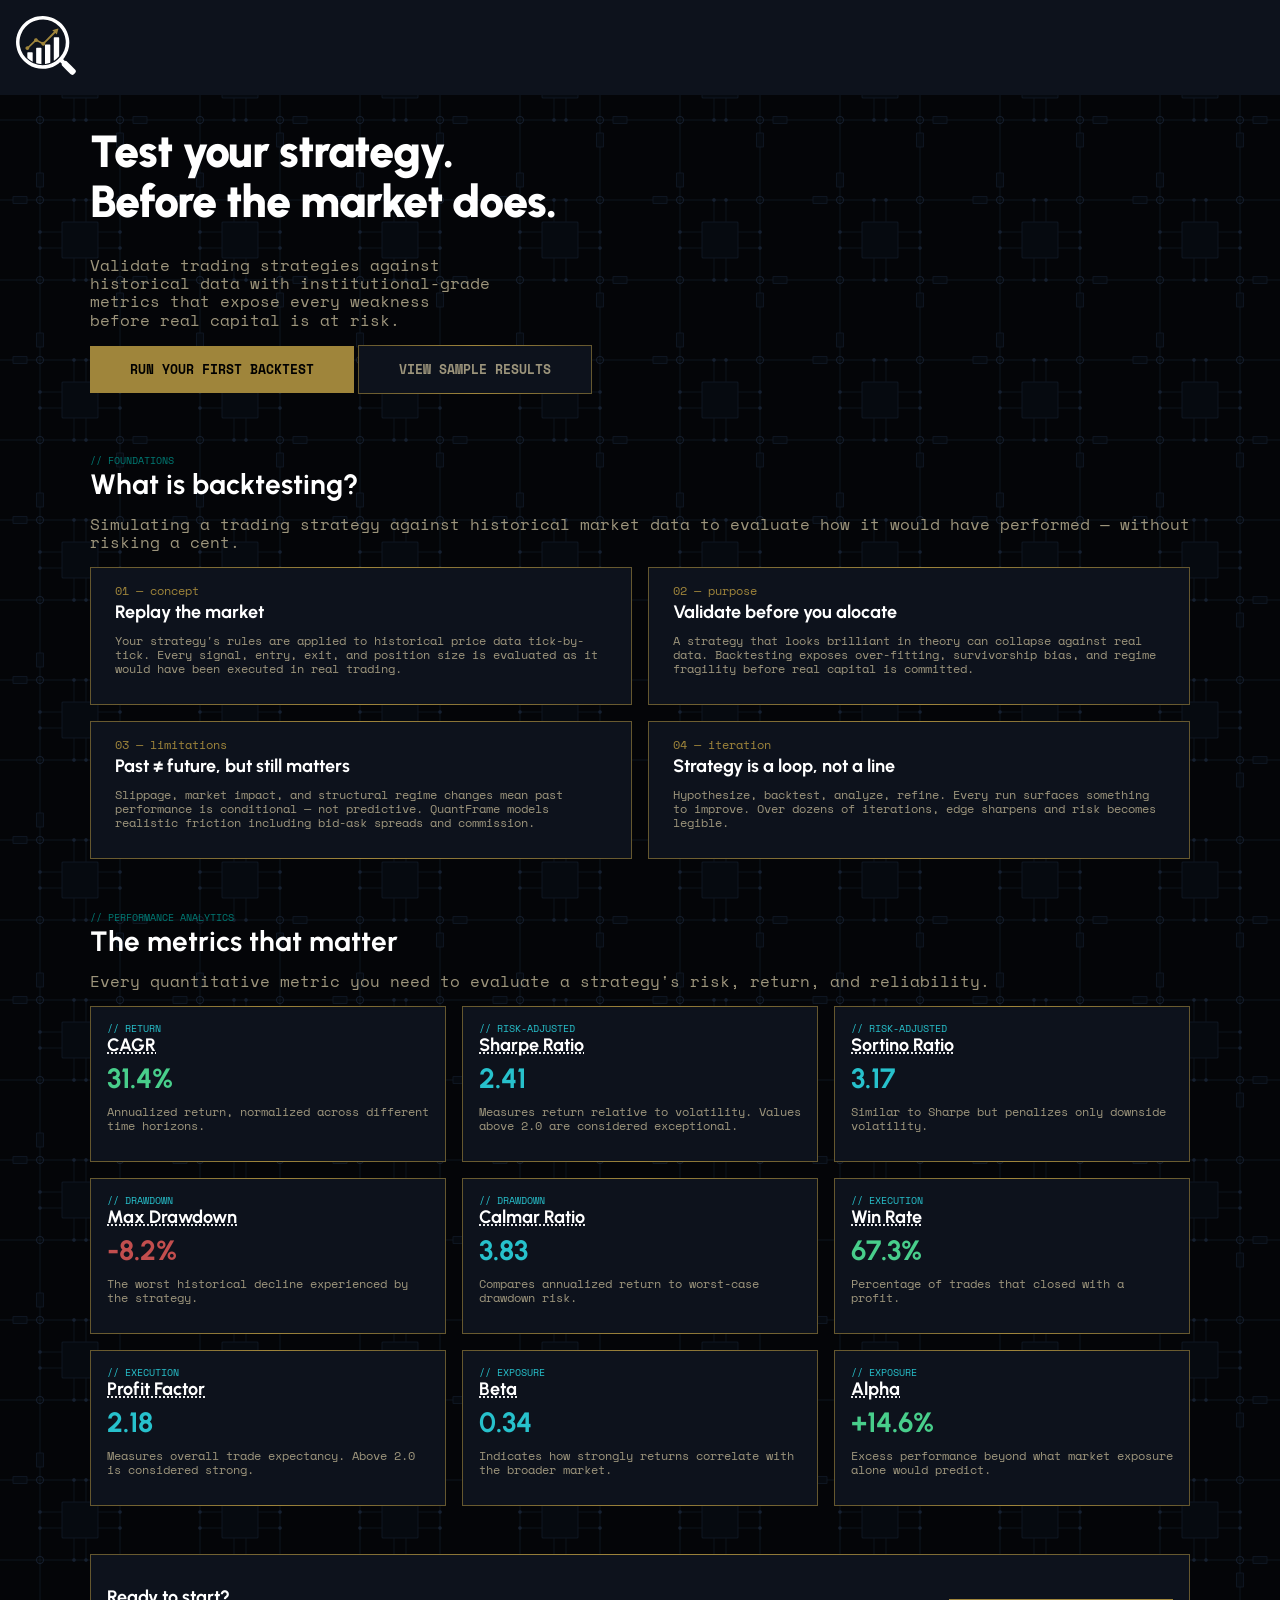
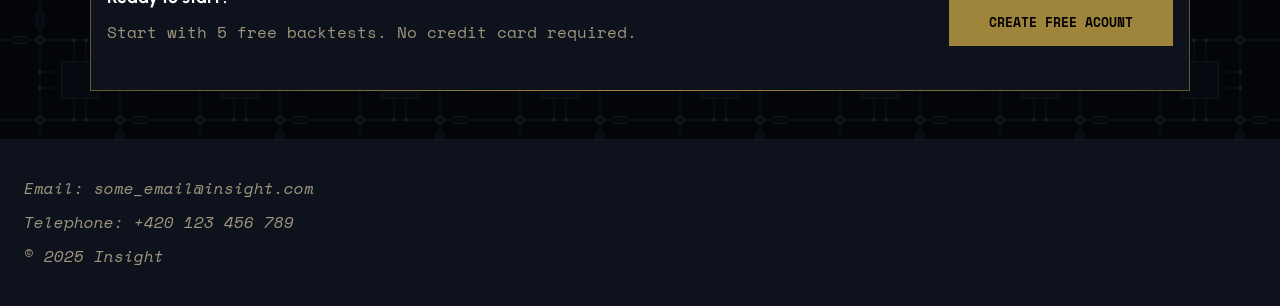
==== commit 092eeb63: "." ====
--- a/index.html
+++ b/index.html
@@ -17,7 +17,7 @@
             <h1 class="hero__heading">Test your strategy.<br>Before the market does.</h1>
             <p class="hero__description">Validate trading strategies against historical data with institutional-grade metrics that expose every weakness before real capital is at risk.</p>
             <a href="#" class="button button-light hero__button"><p class="button__text button__text-light">run your first backtest</p></a>
-            <a href="#" class="button button-dark hero__button"><p class="button__text button__text-dark">view sample results</p></a>
+            <a href="./backtest.html" class="button button-dark hero__button"><p class="button__text button__text-dark">view sample results</p></a>
         </section>
         <section class="foundations">
             <span class="text--tiny text--cyan">// FOUNDATIONS</span>
@@ -55,7 +55,7 @@
                 <div class="met_card">
                     <p class="text--tiny text--light-cyan">// RETURN</p>
                     <p class="met_card__heading heading-h3"><abbr title="Compound Annual Growth Rate">CAGR</abbr></p>
-                    <p class="met_card__value text--light-cyan">31.4%</p>
+                    <p class="met_card__value text--green">31.4%</p>
                     <p class="met_card__desc text--small">Annualized return, normalized across different time horizons.</p>
                 </div>
                 <div class="met_card">
@@ -73,7 +73,7 @@
                 <div class="met_card">
                     <p class="text--tiny text--light-cyan">// DRAWDOWN</p>
                     <p class="met_card__heading heading-h3"><abbr title="Largest peak-to-trough portfolio decline">Max Drawdown</abbr></p>
-                    <p class="met_card__value text--light-cyan">−8.2%</p>
+                    <p class="met_card__value text--red">-8.2%</p>
                     <p class="met_card__desc text--small">The worst historical decline experienced by the strategy.</p>
                 </div>
                 <div class="met_card">
@@ -85,7 +85,7 @@
                 <div class="met_card">
                     <p class="text--tiny text--light-cyan">// EXECUTION</p>
                     <p class="met_card__heading heading-h3"><abbr title="Percentage of profitable trades">Win Rate</abbr></p>
-                    <p class="met_card__value text--light-cyan">67.3%</p>
+                    <p class="met_card__value text--green">67.3%</p>
                     <p class="met_card__desc text--small">Percentage of trades that closed with a profit.</p>
                 </div>
                 <div class="met_card">
@@ -103,7 +103,7 @@
                 <div class="met_card">
                     <p class="text--tiny text--light-cyan">// EXPOSURE</p>
                     <p class="met_card__heading heading-h3"><abbr title="Return beyond benchmark-adjusted expectations">Alpha</abbr></p>
-                    <p class="met_card__value text--light-cyan">+14.6%</p>
+                    <p class="met_card__value text--green">+14.6%</p>
                     <p class="met_card__desc text--small">Excess performance beyond what market exposure alone would predict.</p>
                 </div>
             </div>
--- a/styles/style.css
+++ b/styles/style.css
@@ -5,6 +5,8 @@
     --gold: #9F853B;
     --cyan: #007A74;
     --light-cyan: #27C1CC;
+    --red: #C24E4E;
+    --green: #48CE8B;
     --text-font: "Space Mono", monospace;
     --heading-font: "Urbanist", sans-serif;
     --break-point-tab: 768px;
@@ -54,6 +56,12 @@
 .text--light-cyan {
     color: var(--light-cyan)
 }
+.text--green {
+    color: var(--green)
+}
+.text--red {
+    color: var(--red)
+}
 
 p, span{
     font-family: var(--text-font);
@@ -208,8 +216,8 @@
     text-decoration: underline;
 }
 
-@media (min-width: 768px){
-
+@media (min-width: 768px)
+{
 .i_cards{
     grid-template-columns: repeat(2, 1fr);
 }
@@ -226,8 +234,8 @@
 }
 }
 
-@media (min-width: 1200px) {
-
+@media (min-width: 1200px)
+{
 .met_cards{
     grid-template-columns: repeat(3, 1fr);
 }
